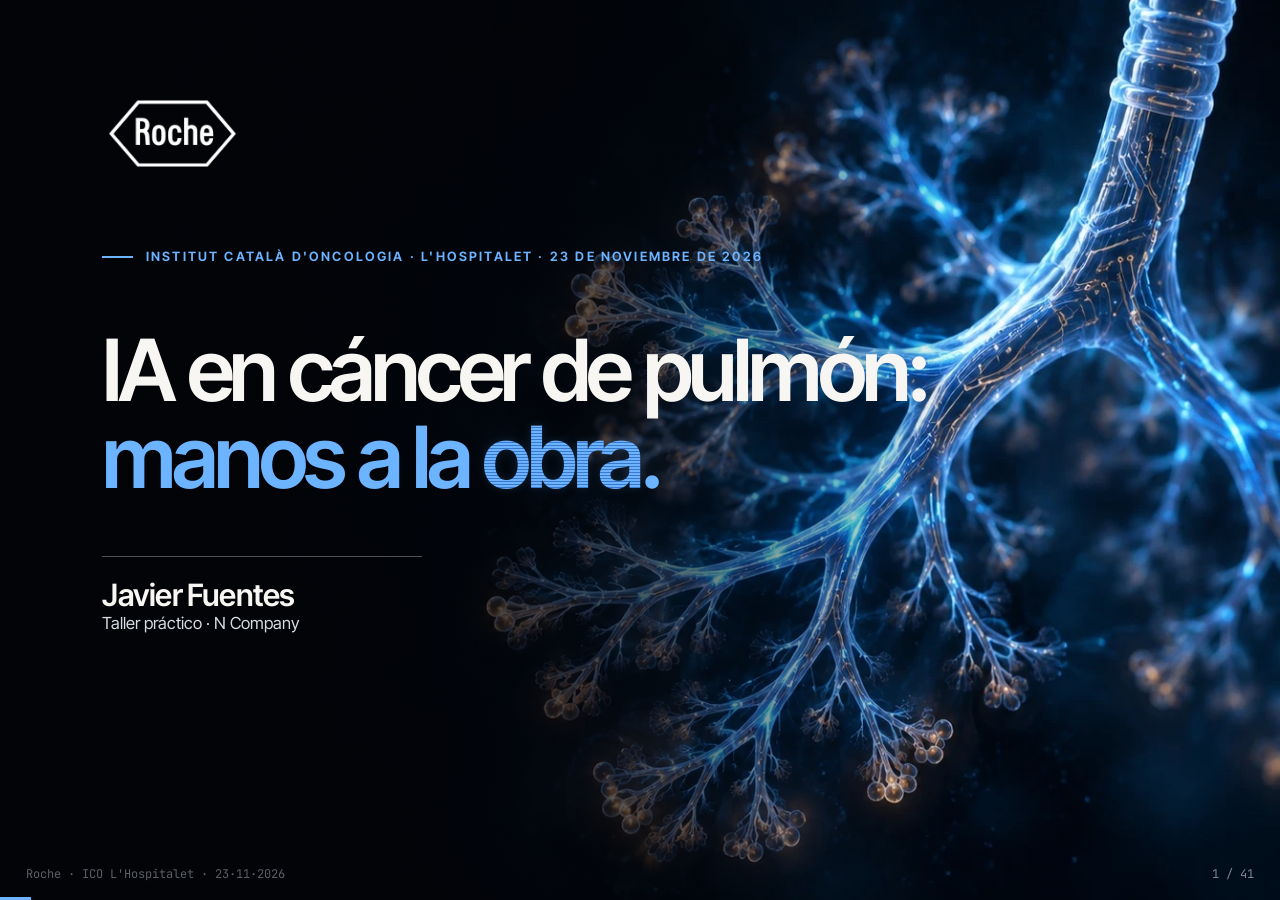
==== index.html @ 69887f20 "«Sube tus documentos» en lugar de «los PDF de Roche» Co-Authored-By: Claude Opus 5.5 <noreply@anthro" ====
<!doctype html>
<html lang="es">
<head>
<meta charset="utf-8">
<meta name="viewport" content="width=device-width, initial-scale=1">
<title>IA en cáncer de pulmón · Taller práctico · ICO L'Hospitalet</title>
<link rel="preconnect" href="https://fonts.googleapis.com">
<link href="https://fonts.googleapis.com/css2?family=Inter+Tight:ital,wght@0,400;0,500;0,600;0,700;1,400&family=JetBrains+Mono:wght@400;600&display=swap" rel="stylesheet">
<style>
:root {
  --fondo:#0f1215; --papel:#f7f6f2; --papel-suave:#b3b8bf; --linea:#343a40;
  --acento:#6cb4ff; --acento-hondo:#0b41cd; --coral:#ff876b; --verde:#5fd39a;
  --sans:'Inter Tight','Helvetica Neue',Helvetica,Arial,sans-serif;
  --mono:'JetBrains Mono','SF Mono',Menlo,Consolas,monospace;
  --ease:cubic-bezier(.22,1,.36,1);
  --stage:radial-gradient(ellipse 100% 125% at 100% 0%,#172638,#121a24 35%,var(--fondo) 75%);
}
* { margin:0; padding:0; box-sizing:border-box; }
html,body { height:100%; }
body { font-family:var(--sans); background:var(--fondo); color:var(--papel); overflow:hidden; user-select:none; -webkit-font-smoothing:antialiased; }

/* ---------- Stage ---------- */
.slide { position:absolute; inset:0; display:none; align-items:center; justify-content:center; padding:8vh 8vw 10vh; overflow:hidden; background:var(--stage); isolation:isolate; }
.slide.on { display:flex; animation:stage-in .6s var(--ease) both; }
.inner { max-width:1280px; width:100%; position:relative; z-index:2; }
@keyframes stage-in { from { opacity:0; } to { opacity:1; } }
@keyframes content-in { from { opacity:0; transform:translateY(24px); } to { opacity:1; transform:none; } }
@keyframes slow-reveal { from { transform:scale(1.06); filter:brightness(.7); } to { transform:scale(1); filter:brightness(1); } }
.on .inner > :not(.clips):not(.step) { animation:content-in .75s var(--ease) both; }
.on .inner > :nth-child(2) { animation-delay:.08s; } .on .inner > :nth-child(3) { animation-delay:.16s; } .on .inner > :nth-child(4) { animation-delay:.22s; }

.kicker,.num { font-family:var(--sans); font-size:clamp(12px,1vw,16px); letter-spacing:.17em; text-transform:uppercase; font-weight:650; color:var(--acento); margin-bottom:3.3vh; }
.kicker::before { content:''; display:inline-block; width:2.4em; height:2px; background:currentColor; margin-right:1em; vertical-align:middle; }
.gigante { font-size:clamp(42px,6.8vw,112px); font-weight:600; line-height:1.02; letter-spacing:-.05em; text-wrap:balance; }
.statement { font-size:clamp(27px,3.45vw,56px); font-weight:500; line-height:1.16; letter-spacing:-.03em; text-wrap:pretty; }
.gigante strong,.statement strong { color:var(--acento); font-weight:inherit; }
.sub { font-size:clamp(16px,1.45vw,23px); line-height:1.5; color:var(--papel-suave); margin-top:3.8vh; max-width:1050px; }
.sub strong { color:var(--papel); font-weight:600; }
.src-line { font-family:var(--mono); font-size:clamp(11px,.9vw,13px); letter-spacing:.06em; text-transform:uppercase; color:var(--papel-suave); margin-top:3vh; }
.redflag { font-size:clamp(16px,1.45vw,23px); color:var(--coral); margin-top:3vh; line-height:1.5; }

.step { opacity:0; transform:translateY(22px); transition:opacity .55s var(--ease),transform .65s var(--ease); }
.step.on { opacity:1; transform:none; }
.step:not(.on) { visibility:hidden; }

/* Lists */
.lista { list-style:none; margin-top:2vh; }
.lista li { position:relative; font-size:clamp(20px,2.4vw,34px); line-height:1.28; padding:1.6vh 0 1.6vh 5.2em; border-top:1px solid var(--linea); }
.lista li:last-child { border-bottom:1px solid var(--linea); }
.lista li strong { color:var(--acento); font-weight:inherit; }
.lista .n { position:absolute; left:0; top:calc(1.6vh + .45em); width:9em; font-family:var(--mono); color:var(--acento); font-size:.55em; letter-spacing:.08em; line-height:1.3; }
.lista.compact li { font-size:clamp(17px,2vw,27px); padding:1.25vh 0 1.25vh 5.2em; }
.lista li .meta { display:block; font-size:.6em; color:var(--papel-suave); margin-top:.3em; }
.lista li.hot { color:var(--coral); }
.lista.compact .n { top:calc(1.25vh + .4em); }
.lista .min { float:right; font-family:var(--mono); font-size:.55em; color:var(--papel-suave); margin-top:.4em; }

/* Chapters */
.chapter { background:var(--acento-hondo); color:#fff; }
.chapter .kicker,.chapter strong { color:#fff; }
.chapter .kicker::before { display:none; }
.chapter .inner { border-top:2px solid #fff; padding-top:5vh; }
.chapter .gigante { font-size:clamp(50px,8.2vw,138px); max-width:1100px; }
.chapter .gigante strong { font-weight:400; }
.chapter .sub { color:#d6e2ff; max-width:900px; }
.chapter::after { content:attr(data-mark); position:absolute; right:5vw; bottom:-.14em; font-size:clamp(230px,31vw,540px); line-height:1; font-weight:700; letter-spacing:-.09em; color:rgba(255,255,255,.08); z-index:0; }

/* Cover */
.cover::before { content:''; position:absolute; inset:0; z-index:0; background:linear-gradient(90deg,rgba(2,4,8,.9) 0%,rgba(2,4,8,.65) 50%,rgba(2,4,8,0) 75%),url('img/cover.jpg') right center/cover #000; }
.cover.on::before { animation:slow-reveal 9s var(--ease) both; }
.cover .kicker { margin-bottom:7vh; }
.cover .gigante { font-size:clamp(46px,6.7vw,108px); max-width:1180px; }
.cover .presenter { margin-top:6vh; padding-top:2.2vh; border-top:1px solid rgba(255,255,255,.3); width:fit-content; min-width:320px; }
.cover .presenter b { display:block; font-size:clamp(24px,2.4vw,38px); font-weight:600; letter-spacing:-.025em; }
.cover .presenter span { color:#d8dde3; font-size:clamp(15px,1.3vw,20px); }
.logo-roche { position:absolute; left:8vw; top:7vh; width:clamp(110px,11vw,170px); z-index:3; filter:invert(1) grayscale(1) brightness(2.2); mix-blend-mode:screen; }

/* Impact */
.impact .inner { max-width:1190px; text-align:center; }
.impact .statement { font-size:clamp(30px,4.2vw,68px); line-height:1.17; }
.impact .sub { margin-inline:auto; }
.impact.claro { background:#ecebe5; color:#17191b; }
.impact.claro .statement strong { color:#17191b; text-decoration:underline; text-decoration-color:var(--acento-hondo); text-decoration-thickness:.055em; text-underline-offset:.13em; }
.impact.claro .sub { color:#4b4f55; }

/* Photos */
.slide.foto { padding:0; background:#000; }
.slide.foto img { width:100%; height:100%; object-fit:cover; }
.slide.foto.contain img { object-fit:contain; }
.slide.foto.claro { background:#f7f7f5; }
.slide.foto.on img { animation:photo-in 1.4s var(--ease) both; }
@keyframes photo-in { from { transform:scale(1.035); } to { transform:scale(1); } }
.slide.foto .cap { position:absolute; left:6vw; bottom:7vh; font-family:var(--mono); font-size:clamp(12px,1.1vw,16px); letter-spacing:.12em; text-transform:uppercase; color:var(--papel); background:rgba(15,18,21,.86); padding:.6em .9em; }
.slide.foto.split { padding:0 6vw; background:#000; }
.slide.foto.split .inner { display:grid; grid-template-columns:minmax(0,.9fr) minmax(0,1.1fr); gap:5vw; align-items:center; max-width:1400px; }
.slide.foto.split img { width:100%; height:auto; max-height:80vh; object-fit:contain; }

/* Clippings */
.clips { display:flex; flex-wrap:wrap; gap:3vh 2vw; justify-content:center; margin-top:3vh; }
.clip { background:#fff; padding:8px 8px 10px; box-shadow:4px 6px 0 rgba(0,0,0,.35); max-width:min(44vw,540px); }
.clip img { display:block; width:100%; height:auto; max-height:44vh; object-fit:contain; }
.clip .src { font-family:var(--mono); font-size:11px; color:#555; margin-top:6px; letter-spacing:.06em; text-transform:uppercase; }
.clip.big { max-width:min(62vw,820px); }
.clip.r1 { rotate:-1.5deg; } .clip.r2 { rotate:1.2deg; }

/* Proof / prediction beats */
.proof-time .gigante { font-size:clamp(38px,5.2vw,86px); line-height:1.08; }
.proof-human { font-size:clamp(27px,3.1vw,50px); line-height:1.2; color:var(--papel-suave); margin-top:4vh; letter-spacing:-.03em; }
.proof-human strong { color:var(--papel); font-weight:500; }
.proof-context { margin-top:4vh; padding-top:2vh; border-top:1px solid var(--linea); color:var(--papel-suave); font-size:clamp(13px,1.1vw,17px); line-height:1.55; max-width:1000px; }
.prediction-punch { font-size:clamp(34px,3.8vw,62px); font-weight:600; line-height:1.06; letter-spacing:-.045em; margin-top:4vh; }
.prediction-punch small { display:block; font-size:.55em; font-weight:500; color:var(--papel-suave); margin-top:1.2vh; letter-spacing:-.02em; }
.quote { font-size:clamp(22px,2.6vw,40px); line-height:1.3; font-style:italic; margin-top:4vh; padding-left:1em; border-left:3px solid var(--acento); max-width:1000px; }
.quote .who { display:block; font-style:normal; font-size:.5em; color:var(--papel-suave); margin-top:1.6vh; font-family:var(--mono); letter-spacing:.06em; text-transform:uppercase; }

.dos { display:grid; grid-template-columns:1fr 1fr; gap:4vw; align-items:center; }
.dos .clip { max-width:100%; }

/* PICO */
.capas { display:grid; grid-template-columns:repeat(4,1fr); gap:2vw; margin-top:5vh; }
.capa { border-top:2px solid var(--acento); padding-top:2vh; }
.capa h3 { font-family:var(--mono); color:var(--acento); font-size:clamp(14px,1.2vw,18px); letter-spacing:.12em; font-weight:600; margin-bottom:1.2vh; }
.capa p { font-size:clamp(15px,1.4vw,21px); line-height:1.45; color:var(--papel); }

/* Practice slides: one large numeral, one instruction, one prompt */
.demo .inner { padding-left:22%; }
.demo::before { content:attr(data-mark); position:absolute; left:6vw; top:50%; transform:translateY(-51%); color:var(--acento); font-weight:500; font-size:clamp(130px,17vw,290px); line-height:1; letter-spacing:-.09em; opacity:.95; }
.demo .num { padding-bottom:2vh; border-bottom:1px solid #4a5058; }
.demo .num .t { float:right; color:var(--papel-suave); letter-spacing:.1em; }
.demo .statement { font-size:clamp(26px,3.1vw,50px); }
.demo .sub { max-width:900px; margin-top:2.6vh; }
.tools { display:flex; flex-wrap:wrap; gap:8px; margin-top:2.4vh; }
.tools span { font-family:var(--mono); font-size:clamp(11px,.95vw,14px); letter-spacing:.04em; padding:.35em .75em; border:1px solid #47505a; border-radius:99px; color:#d9dee4; }
.prompt { position:relative; margin-top:2.8vh; background:#0a0d10; border:1px solid #2c333b; border-left:3px solid var(--acento); border-radius:6px; padding:1.6vh 1.2vw 1.6vh 1.2vw; font-family:var(--mono); font-size:clamp(13px,1.18vw,19px); line-height:1.5; color:#dfe6ee; white-space:pre-wrap; max-width:980px; }
.prompt::before { content:'PROMPT'; position:absolute; top:-.75em; left:1em; background:#0a0d10; padding:0 .5em; font-size:10px; letter-spacing:.18em; color:var(--acento); }
.copy { position:absolute; top:8px; right:8px; font:600 11px var(--mono); letter-spacing:.08em; color:#9fb0c2; background:#151b21; border:1px solid #2f3842; border-radius:4px; padding:4px 9px; cursor:pointer; }
.copy:hover { color:var(--acento); border-color:var(--acento); }
.copy.ok { color:var(--verde); border-color:var(--verde); }
.watch { margin-top:2.6vh; font-size:clamp(16px,1.45vw,23px); line-height:1.45; color:#ffd27a; max-width:960px; }
.watch b { font-family:var(--mono); font-size:.62em; letter-spacing:.16em; color:#ffd27a; margin-right:.8em; font-weight:600; }

/* CRT accent, inherited from the Ferrovial keynote */
.crt-accent { --crt-color:#6cb4ff; --crt-stripe:#3a78cf; position:relative; display:inline-block; white-space:nowrap; padding-inline-end:.12em; margin-inline-end:-.12em; color:var(--crt-color); -webkit-text-fill-color:transparent; background:repeating-linear-gradient(0deg,var(--crt-color) 0px,var(--crt-color) 2px,var(--crt-stripe) 2px,var(--crt-stripe) 3px); -webkit-background-clip:text; background-clip:text; filter:drop-shadow(0 0 5px #6cb4ff25); }
.crt-accent::before,.crt-accent::after { content:attr(data-text); position:absolute; inset:0; pointer-events:none; opacity:0; background:none; -webkit-text-fill-color:currentColor; }
.crt-accent::before { color:#32f9f1; text-shadow:2px 0 #32f9f180; }
.crt-accent::after { color:#ff3b9d; text-shadow:-2px 0 #ff3b9d80; }
.crt-accent.crt-coral { --crt-color:#ff876b; --crt-stripe:#bd5946; }
.chapter .crt-accent { --crt-color:#ffffff; --crt-stripe:#b9cbff; }
.slide.on .crt-accent { animation:crt-signal 8.6s steps(1,end) .8s infinite,crt-scan 6.7s linear infinite; }
.slide.on .crt-accent::before { animation:crt-tear-cyan 5.9s steps(1,end) .9s infinite; }
.slide.on .crt-accent::after { animation:crt-tear-magenta 7.7s steps(1,end) 1.05s infinite; }
@keyframes crt-scan { to { background-position:0 12px; } }
@keyframes crt-signal { 0%,5.5%,19%,100% { transform:none; } 1% { transform:translateX(.012em) skewX(-2deg); filter:brightness(1.25); } 2.4% { transform:translateX(-.01em) skewX(1deg); filter:brightness(.8); } 3.5% { transform:none; filter:brightness(1.15); } 17.5% { transform:skewX(-1deg); filter:brightness(1.2); } }
@keyframes crt-tear-cyan { 0%,7%,100% { opacity:0; transform:none; clip-path:inset(0); } 1% { opacity:.85; transform:translateX(-.045em); clip-path:inset(15% 0 62% 0); } 3% { opacity:.7; transform:translateX(.035em); clip-path:inset(63% 0 17% 0); } 5% { opacity:.5; transform:translateX(-.02em); clip-path:inset(38% 0 49% 0); } }
@keyframes crt-tear-magenta { 0%,6%,100% { opacity:0; transform:none; clip-path:inset(0); } 1% { opacity:.8; transform:translateX(.045em); clip-path:inset(58% 0 18% 0); } 2.8% { opacity:.65; transform:translateX(-.03em); clip-path:inset(23% 0 62% 0); } 4.5% { opacity:.4; transform:translateX(.02em); clip-path:inset(76% 0 10% 0); } }
html.motion-off .crt-accent { background:none; -webkit-text-fill-color:currentColor; filter:none; animation:none !important; }
html.motion-off .crt-accent::before,html.motion-off .crt-accent::after { display:none; }
@media (prefers-reduced-motion:reduce) { .crt-accent { background:none; -webkit-text-fill-color:currentColor; filter:none; } }

/* Closing */
.tis .inner { display:grid; grid-template-columns:1fr auto; gap:5vw; align-items:center; }
.tis .masthead { width:min(560px,48vw); filter:invert(1); mix-blend-mode:screen; margin-bottom:3vh; }
.tis .qr { width:clamp(150px,15vw,230px); background:#fff; padding:10px; border-radius:6px; }

.slide.film { padding:0; background:#000; cursor:pointer; }
.slide.film video { width:100%; height:100%; object-fit:contain; background:#000; }
.slide.film .hint { position:absolute; left:50%; bottom:8vh; transform:translateX(-50%); font-family:var(--mono); font-size:13px; letter-spacing:.14em; color:#fff; background:rgba(15,18,21,.8); padding:.6em 1em; border-radius:4px; transition:opacity .4s; }
.slide.film.playing .hint { opacity:0; }
body.film-on .pie,body.film-on #pag { display:none; }
/* Chrome */
#barra { position:fixed; left:0; bottom:0; height:3px; background:var(--acento); width:0; transition:width .3s ease; z-index:9; }
#pag { position:fixed; right:2vw; bottom:2vh; font-family:var(--mono); font-size:12px; color:var(--papel-suave); opacity:.7; z-index:9; }
.pie { position:fixed; left:2vw; bottom:2vh; font-family:var(--mono); font-size:12px; color:var(--papel-suave); opacity:.5; z-index:9; }
body.dark-chrome #pag,body.dark-chrome .pie { color:#4b4f55; }
.blackout { display:none; position:fixed; inset:0; z-index:99; background:#000; }
body.is-blackout .blackout { display:block; }
dialog.nav { margin:auto; width:min(1000px,90vw); max-height:84vh; padding:28px; border:1px solid #555; border-radius:8px; background:#17191c; color:#f7f6f2; font-family:var(--sans); }
dialog.nav::backdrop { background:#000b; backdrop-filter:blur(8px); }
dialog.nav h2 { font-size:20px; margin-bottom:18px; font-weight:600; }
dialog.nav .links { display:grid; grid-template-columns:1fr 1fr; gap:8px; }
dialog.nav button { padding:14px; text-align:left; border:1px solid #3d4246; background:#22262a; color:#ddd; font:15px var(--sans); cursor:pointer; border-radius:4px; }
dialog.nav button:hover { border-color:var(--acento); color:var(--acento); }
dialog.nav p { margin-top:18px; font:13px var(--mono); color:#9aa; line-height:1.8; }

@media (max-width:820px) {
  .demo .inner { padding-left:0; } .demo::before { display:none; }
  .capas { grid-template-columns:1fr 1fr; } .tis .inner,.dos,.slide.foto.split .inner { grid-template-columns:1fr; }
}
</style>
</head>
<body>

<!-- ============ PORTADA ============ -->
<section class="slide cover" data-chapter="Portada"><img class="logo-roche" src="img/roche.webp" alt="Roche"><div class="inner">
  <div class="kicker">Institut Català d'Oncologia · L'Hospitalet · 23 de noviembre de 2026</div>
  <div class="gigante">IA en cáncer de pulmón:<br><strong>manos a la <span class="crt-accent" data-text="obra" aria-hidden="true">obra</span>.</strong></div>
  <div class="presenter"><b>Javier Fuentes</b><span>Taller práctico · N Company</span></div>
</div></section>

<!-- ============ INTRO ============ -->
<section class="slide foto contain" data-chapter="Intro" data-title="Grigori Perelman"><img src="img/perelman.png" alt="Grigori Perelman en una parada de autobús de San Petersburgo"></section>

<section class="slide foto contain claro" data-title="Los siete Problemas del Milenio"><img src="img/millennium.png" alt="Los siete Problemas del Milenio del Instituto Clay"></section>

<section class="slide foto contain claro" data-title="Horizonte temporal METR"><img src="img/horizon-nov-2026.jpg" alt="Duración de las tareas que distintos modelos de IA completan el 80 % de las veces"></section>

<section class="slide steps" data-chapter="Tres partes"><div class="inner">
  <div class="kicker">Esta tarde</div>
  <ul class="lista">
    <li class="step"><span class="n">PARTE I</span>Investigación: de la pregunta al borrador.<span class="meta">Y al final, un agente que lo hace todo de una vez.</span></li>
    <li class="step"><span class="n">PARTE II</span>Diagnóstico: un caso con un modelo de frontera.</li>
    <li class="step"><span class="n">PARTE III</span>Ofimática, presentaciones y avatares.</li>
  </ul>
</div></section>

<!-- ============ PARTE I · INVESTIGACIÓN ============ -->
<section class="slide chapter" data-mark="I" data-chapter="Parte I · Investigación"><div class="inner">
  <div class="kicker">Parte I · Investigación</div>
  <div class="gigante">Hagamos<br><strong>un paper.</strong></div>
  <div class="sub">Una pregunta, muchas herramientas. Ninguna lo hace todo bien: se recoge de varias y se consolida.</div>
</div></section>

<section class="slide steps"><div class="inner">
  <div class="kicker">Investigación distribuida · el mapa</div>
  <ul class="lista compact">
    <li class="step"><span class="n">01</span>Búsqueda general<span class="meta">Google modo IA · Perplexity</span></li>
    <li class="step"><span class="n">02</span>Evidencia<span class="meta">OpenEvidence · Consensus · Elicit · Claude con PubMed</span></li>
    <li class="step"><span class="n">03</span>Exploración y biblioteca<span class="meta">Litmaps · Zotero · NotebookLM</span></li>
    <li class="step"><span class="n">04</span>Consolidación y redacción<span class="meta">Deep Research · ChatGPT o Claude dentro de Word</span></li>
    <li class="step"><span class="n">05</span>Verificación<span class="meta">Cada cita existe y dice lo que afirmas</span></li>
  </ul>
</div></section>

<section class="slide"><div class="inner">
  <div class="kicker">La pregunta de investigación</div>
  <div class="statement">En CPCP en estadio extendido tratado con <strong>atezolizumab + quimioterapia</strong>, ¿cuántos pacientes llegan al largo plazo y qué los distingue?</div>
  <div class="capas">
    <div class="capa"><h3>P · POBLACIÓN</h3><p>CPCP en estadio extendido, primera línea.</p></div>
    <div class="capa"><h3>I · INTERVENCIÓN</h3><p>Atezolizumab + carboplatino y etopósido.</p></div>
    <div class="capa"><h3>C · COMPARADOR</h3><p>Quimioterapia sola.</p></div>
    <div class="capa"><h3>O · RESULTADO</h3><p>SG a 3, 5 y 7 años; perfil del largo superviviente.</p></div>
  </div>
</div></section>

<section class="slide demo steps" data-mark="1"><div class="inner">
  <div class="num">Parte I · Búsqueda general<span class="t">PASO 01</span></div>
  <div class="statement">Lanza la misma pregunta, <strong>con las mismas palabras</strong>, a dos buscadores.</div>
  <div class="tools"><span>Google · modo IA</span><span>Perplexity</span><span>ChatGPT · búsqueda</span></div>
  <div class="prompt step"><button class="copy" type="button">COPIAR</button>En pacientes con cáncer de pulmón de célula pequeña en estadio extendido, ¿qué proporción sigue viva a 3, 5 y 7 años con atezolizumab más carboplatino y etopósido en primera línea, frente a quimioterapia sola? ¿Qué características tienen los largos supervivientes? Cita las fuentes.</div>
  <div class="watch step"><b>FÍJATE</b>¿Dan la misma cifra a 5 años? Apunta las dos. Sirven para el mapa, no para citar.</div>
</div></section>

<section class="slide demo steps" data-mark="2"><div class="inner">
  <div class="num">Parte I · Evidencia<span class="t">PASO 02</span></div>
  <div class="statement">La misma pregunta, a herramientas que <strong>solo responden con artículos</strong>.</div>
  <div class="tools"><span>OpenEvidence</span><span>Consensus</span><span>Elicit</span><span>Claude + conector PubMed</span></div>
  <div class="prompt step"><button class="copy" type="button">COPIAR</button>[Pega la pregunta anterior] Gradúa la fuerza de la evidencia de cada afirmación, distingue ensayo aleatorizado, análisis exploratorio y extensión de seguimiento, y enlaza cada cifra a su artículo.</div>
  <div class="watch step"><b>FÍJATE</b>Las herramientas de evidencia matizan. ¿Cuál es más prudente? Deja Elicit trabajando en modo profundo: lo recogemos luego.</div>
</div></section>

<section class="slide demo steps" data-mark="3"><div class="inner">
  <div class="num">Parte I · Exploración<span class="t">PASO 03</span></div>
  <div class="statement">Parte de un artículo semilla y <strong>sigue la red de citas</strong>.</div>
  <div class="tools"><span>Litmaps</span><span>Zotero</span></div>
  <div class="prompt step"><button class="copy" type="button">COPIAR</button>Horn L, et al. First-Line Atezolizumab plus Chemotherapy in Extensive-Stage Small-Cell Lung Cancer. N Engl J Med. 2018. DOI: 10.1056/NEJMoa1809064</div>
  <div class="watch step"><b>FÍJATE</b>A la derecha, lo más reciente; arriba, lo más citado. ¿Aparecen los documentos de Roche? Lo que te convenza, a Zotero.</div>
</div></section>

<section class="slide demo steps" data-mark="4"><div class="inner">
  <div class="num">Parte I · Biblioteca<span class="t">PASO 03</span></div>
  <div class="statement">Sube tus documentos. Pide una tabla <strong>que puedas auditar</strong>.</div>
  <div class="tools"><span>NotebookLM</span><span>Claude · Proyecto</span><span>ChatGPT · Proyecto</span><span>Copilot</span></div>
  <div class="prompt step"><button class="copy" type="button">COPIAR</button>Usa solo los documentos cargados. Construye una tabla con: estudio, diseño, n, población, brazos, SG mediana, SG a 3, 5 y 7 años, y la página o diapositiva exacta de cada dato. Si un dato no aparece, escribe «no consta». Después, dime en qué se contradicen los documentos.</div>
  <div class="watch step"><b>FÍJATE</b>Elige dos cifras al azar y búscalas tú en el PDF. Si no están donde dice, no está bien.</div>
</div></section>

<section class="slide demo steps" data-mark="5"><div class="inner">
  <div class="num">Parte I · Lectura crítica<span class="t">PASO 03</span></div>
  <div class="statement">No pidas un resumen.<br><strong>Pide que te lleve la contraria.</strong></div>
  <div class="tools"><span>Claude · razonamiento extendido</span><span>ChatGPT · razonamiento</span><span>Gemini</span></div>
  <div class="prompt step"><button class="copy" type="button">COPIAR</button>Eres el discussant más exigente de ESMO. Con esta presentación de Krascendo 1: 1) las cinco debilidades metodológicas más serias, de mayor a menor; 2) las tres preguntas que harías desde el micrófono; 3) qué dato falta para cambiar la práctica clínica. Sé concreto y cita la diapositiva.</div>
  <div class="watch step"><b>FÍJATE</b>¿Habrías visto tú esas debilidades? ¿Hay alguna injusta? Discutirlo es el ejercicio.</div>
</div></section>

<section class="slide demo steps" data-mark="6"><div class="inner">
  <div class="num">Parte I · Consolidación<span class="t">PASO 04</span></div>
  <div class="statement">Deep Research no solo investiga.<br><strong>También consolida lo que ya tienes.</strong></div>
  <div class="tools"><span>ChatGPT · investigación avanzada</span><span>Claude · Research</span><span>Gemini · Deep Research</span></div>
  <div class="prompt step"><button class="copy" type="button">COPIAR</button>Te adjunto todo lo que he recopilado sobre esta pregunta: [pregunta]. Ayúdame a consolidarlo en un informe integrado. Contrasta las cifras que no coinciden entre fuentes, di cuál es la fuente primaria de cada una y señala qué afirmaciones no tienen respaldo en un artículo.</div>
  <div class="watch step"><b>FÍJATE</b>Puede tardar de 5 minutos a varias horas. Revisarlo te llevará más que generarlo.</div>
</div></section>

<section class="slide demo steps" data-mark="7"><div class="inner">
  <div class="num">Parte I · Redacción<span class="t">PASO 04</span></div>
  <div class="statement">Redacta donde escribes:<br><strong>la IA dentro de Word.</strong></div>
  <div class="tools"><span>ChatGPT en Word</span><span>Claude en Word</span><span>Copilot en Word</span></div>
  <div class="prompt step"><button class="copy" type="button">COPIAR</button>Con los documentos adjuntos, redacta en inglés el borrador de una revisión narrativa para Clinical and Translational Oncology, siguiendo sus normas para autores: resumen, puntos clave, tabla de evidencia, referencias con DOI y declaración de uso de IA. Deja entre corchetes lo que solo pueden rellenar los autores.</div>
  <div class="watch step"><b>FÍJATE</b>Escribe sobre el documento para que lo coedites. Es un borrador, no un artículo.</div>
</div></section>

<section class="slide demo steps" data-mark="8"><div class="inner">
  <div class="num">Parte I · Verificación<span class="t">PASO 05</span></div>
  <div class="statement">Cada cita existe<br><strong>y dice lo que afirmas.</strong></div>
  <div class="tools"><span>Claude + conector PubMed</span><span>Scite</span><span>Zotero</span></div>
  <div class="prompt step"><button class="copy" type="button">COPIAR</button>Revisa este borrador referencia por referencia. Para cada una: comprueba que el DOI existe, que la cifra citada aparece en el artículo y en qué página, y dame una tabla con: afirmación, referencia, ¿lo dice?, página. Marca en rojo lo que no puedas comprobar.</div>
  <div class="watch step"><b>FÍJATE</b>El cuello de botella ya no es producir. Es comprobar. Este paso es tuyo.</div>
</div></section>

<section class="slide demo steps" data-mark="9"><div class="inner">
  <div class="num">Parte I · Datos de pacientes<span class="t">DATOS</span></div>
  <div class="statement">El dato no sale del hospital.<br><strong>Sale solo la estructura.</strong></div>
  <div class="tools"><span>Claude · artefactos</span><span>ChatGPT · Canvas</span></div>
  <div class="prompt step"><button class="copy" type="button">COPIAR</button>Te paso solo las cabeceras de mi Excel: NHC, nombre, fecha_nacimiento, fecha_diagnostico, estadio, linea_tratamiento, fecha_progresion, fecha_ultimo_contacto, exitus. Prográmame un único fichero HTML que funcione sin conexión, lea el Excel en el navegador, sustituya los identificadores por códigos, convierta las fechas en días desde el diagnóstico y genere aparte una clave de reversión.</div>
  <div class="watch step"><b>FÍJATE</b>Claude solo ha visto las cabeceras. El Excel real lo abres tú, en tu ordenador, sin conexión.</div>
</div></section>

<section class="slide demo steps" data-mark="10"><div class="inner">
  <div class="num">Parte I · Análisis<span class="t">DATOS</span></div>
  <div class="statement">Pide el código, <strong>no el resultado</strong>.</div>
  <div class="tools"><span>Claude</span><span>ChatGPT</span><span>R / Python</span></div>
  <div class="prompt step"><button class="copy" type="button">COPIAR</button>Genera un dataset sintético de 200 pacientes con CPCP en estadio extendido con las columnas anonimizadas del paso anterior. Después escribe el código en R para la curva de Kaplan-Meier, la SG mediana con IC 95 % y la proporción viva a 3, 5 y 7 años. Comenta cada línea para que lo entienda un clínico.</div>
  <div class="watch step"><b>FÍJATE</b>Mismo código, mismo dato, mismo resultado. Eso se puede declarar en el artículo.</div>
</div></section>

<section class="slide demo steps" data-mark="11"><div class="inner">
  <div class="num">Parte I · Skills<span class="t">MÉTODO</span></div>
  <div class="statement">Lo que explicas una vez,<br><strong>no lo repitas.</strong></div>
  <div class="tools"><span>Claude · Skills</span><span>ChatGPT · GPTs</span><span>Copilot · agentes</span></div>
  <div class="prompt step"><button class="copy" type="button">COPIAR</button>Quiero crear una skill. Te voy a explicar cómo leo yo un ensayo de oncología torácica: qué miro primero, qué me hace desconfiar y cómo resumo para mi servicio. Hazme las preguntas que necesites, una a una. Al final, redáctalo como instrucciones reutilizables y guárdalo como skill.</div>
  <div class="watch step"><b>FÍJATE</b>Una skill es un prompt largo que no quieres repetir. El agente que viene ahora la puede usar.</div>
</div></section>

<section class="slide impact steps"><div class="inner">
  <div class="statement">Todo esto, paso a paso, nos ha llevado la primera parte de la tarde.</div>
  <div class="statement step" style="margin-top:4vh"><strong>Ahora, en una sola instrucción.</strong></div>
</div></section>

<section class="slide demo steps" data-mark="A" data-chapter="Parte I · El agente"><div class="inner">
  <div class="num">Parte I · Final · agente<span class="t">DEMO</span></div>
  <div class="statement">Una carpeta y una instrucción.<br><strong>El agente hace el resto.</strong></div>
  <div class="tools"><span>Claude Cowork</span><span>ChatGPT · agente</span><span>Copilot Cowork</span></div>
  <div class="prompt step"><button class="copy" type="button">COPIAR</button>En la carpeta «Taller ICO» están los documentos de Roche y mi skill de lectura de ensayos. Responde a esta pregunta de investigación: [pregunta]. 1) Busca evidencia en PubMed y ClinicalTrials.gov. 2) Lee los PDF de la carpeta. 3) Construye la tabla de evidencia con página. 4) Redacta en Word el borrador de revisión narrativa. 5) Verifica cada referencia y dame la lista de lo que no has podido comprobar. Pregúntame antes de enviar o publicar nada.</div>
  <div class="watch step"><b>FÍJATE</b>Déjalo trabajar mientras seguimos. Al volver: ¿qué ha construido? ¿Qué comprobarías antes de firmarlo?</div>
</div></section>

<!-- ============ PARTE II · DIAGNÓSTICO ============ -->
<section class="slide chapter" data-mark="II" data-chapter="Parte II · Diagnóstico"><div class="inner">
  <div class="kicker">Parte II · Diagnóstico</div>
  <div class="gigante">Un caso.<br><strong>Un modelo de frontera.</strong></div>
  <div class="sub">Caso ficticio. Ningún dato real de paciente. Usa el modelo más potente que tengas, con razonamiento al máximo.</div>
</div></section>

<section class="slide steps"><div class="inner">
  <div class="kicker">Caso clínico · ficticio · por fases</div>
  <ul class="lista compact">
    <li class="step"><span class="n">FASE 1<br>CONSULTA</span>Varón de 64 años, exfumador de 45 paquetes-año. Tos, disnea de esfuerzo y 7 kg menos en dos meses.</li>
    <li class="step"><span class="n">FASE 2<br>ANALÍTICA</span>Sodio 124 mmol/L con osmolalidad urinaria alta. LDH elevada.</li>
    <li class="step"><span class="n">FASE 3<br>TC</span>Masa hiliar derecha de 6 cm, adenopatías mediastínicas bilaterales y dos lesiones hepáticas.</li>
    <li class="step"><span class="n">FASE 4<br>EBUS</span>Células pequeñas. Sinaptofisina y TTF-1 positivos. Ki-67 del 85 %.</li>
  </ul>
</div></section>

<section class="slide demo steps" data-mark="1"><div class="inner">
  <div class="num">Parte II · Razonamiento por fases<span class="t">CASO</span></div>
  <div class="statement">Que razone como en el comité:<br><strong>una fase cada vez.</strong></div>
  <div class="tools"><span>ChatGPT · razonamiento máximo</span><span>Claude · razonamiento extendido</span><span>Gemini · Deep Think</span></div>
  <div class="prompt step"><button class="copy" type="button">COPIAR</button>Eres oncólogo torácico en un comité de tumores. Te voy a dar un caso por fases. En cada fase dame: diagnóstico diferencial con probabilidad aproximada, la siguiente prueba que pedirías y por qué, y qué dato te haría cambiar de opinión. No avances hasta que te dé la siguiente fase. Fase 1: varón de 64 años, exfumador de 45 paquetes-año, con tos, disnea de esfuerzo y pérdida de 7 kg en dos meses.</div>
  <div class="watch step"><b>FÍJATE</b>¿En qué fase acierta? ¿Interpreta la hiponatremia? ¿Pide RM cerebral para estadificar?</div>
</div></section>

<section class="slide demo steps" data-mark="2"><div class="inner">
  <div class="num">Parte II · Decisión terapéutica<span class="t">CASO</span></div>
  <div class="statement">Diagnóstico confirmado.<br><strong>Ahora, con evidencia.</strong></div>
  <div class="tools"><span>El mismo modelo</span><span>OpenEvidence</span></div>
  <div class="prompt step"><button class="copy" type="button">COPIAR</button>Con el diagnóstico confirmado, ¿qué opciones de primera línea tiene este paciente? Para cada una: el ensayo pivotal, el beneficio absoluto en supervivencia global, la toxicidad relevante y lo que dicen las guías ESMO y NCCN. Separa lo que sabes con certeza de lo que no, y dime qué datos del paciente cambiarían la recomendación.</div>
  <div class="watch step"><b>FÍJATE</b>Contrasta sus cifras con la tabla que hicimos en la Parte I. ¿Coinciden?</div>
</div></section>

<section class="slide demo steps" data-mark="3"><div class="inner">
  <div class="num">Parte II · Segunda opinión<span class="t">CASO</span></div>
  <div class="statement">Pasa la respuesta de un modelo a otro.<br><strong>Busca dónde discrepan.</strong></div>
  <div class="tools"><span>ChatGPT ⇄ Claude ⇄ Gemini</span></div>
  <div class="prompt step"><button class="copy" type="button">COPIAR</button>Este es el razonamiento de otro especialista sobre el mismo caso: [pega la respuesta del otro modelo]. ¿En qué discrepas y por qué? ¿Qué ha pasado por alto? ¿Qué le preguntarías antes de aceptar su recomendación?</div>
  <div class="watch step"><b>FÍJATE</b>Donde dos modelos discrepan, está tu trabajo.</div>
</div></section>

<section class="slide impact claro"><div class="inner">
  <div class="statement">El modelo no firma el informe.<br><strong>Tú sí.</strong></div>
  <div class="sub">Brillante y poco fiable, en el mismo minuto. Por eso el caso va por fases y la segunda opinión es otro modelo.</div>
</div></section>

<!-- ============ PARTE III · OFIMÁTICA ============ -->
<section class="slide chapter" data-mark="III" data-chapter="Parte III · Ofimática y avatares"><div class="inner">
  <div class="kicker">Parte III · Ofimática</div>
  <div class="gigante">Documentos, diapositivas<br><strong>y un avatar.</strong></div>
  <div class="sub">La IA dentro de las herramientas que ya usas cada día.</div>
</div></section>

<section class="slide demo steps" data-mark="1"><div class="inner">
  <div class="num">Parte III · Excel<span class="t">OFIMÁTICA</span></div>
  <div class="statement">Tu hoja de cálculo,<br><strong>en lenguaje natural.</strong></div>
  <div class="tools"><span>Claude en Excel</span><span>Copilot en Excel</span><span>ChatGPT en Excel</span></div>
  <div class="prompt step"><button class="copy" type="button">COPIAR</button>En esta hoja de pacientes anonimizados: añade una columna con la edad al diagnóstico, crea una tabla dinámica por estadio y línea de tratamiento, y un gráfico listo para la sesión del servicio. Explícame cada fórmula y dime qué filas tienen valores imposibles.</div>
  <div class="watch step"><b>FÍJATE</b>Usa el dataset sintético de la Parte I. Pide que te explique las fórmulas: si no las entiendes, no las uses.</div>
</div></section>

<section class="slide demo steps" data-mark="2"><div class="inner">
  <div class="num">Parte III · Presentaciones<span class="t">OFIMÁTICA</span></div>
  <div class="statement">Del póster IMbrella<br><strong>a la sesión clínica.</strong></div>
  <div class="tools"><span>Gamma</span><span>Claude · PowerPoint</span><span>Copilot en PowerPoint</span><span>Napkin · infografía</span></div>
  <div class="prompt step"><button class="copy" type="button">COPIAR</button>Convierte este póster en una presentación de 6 diapositivas para la sesión del servicio: una idea por diapositiva, una figura en cada una, mensajes que no exageren el dato y notas del orador. Añade al final una versión de 150 palabras para pacientes y familias, en castellano y en catalán. Exporta a PowerPoint.</div>
  <div class="watch step"><b>FÍJATE</b>¿Promete más de lo que dice el dato? Estar vivo a 7 años no es estar curado.</div>
</div></section>

<section class="slide demo steps" data-mark="3" data-chapter="Parte III · HeyGen"><div class="inner">
  <div class="num">Parte III · Avatares · HeyGen<span class="t">VÍDEO</span></div>
  <div class="statement">Un vídeo mío para vosotros.<br><strong>Que yo no he grabado.</strong></div>
  <div class="tools"><span>Claude + conector HeyGen</span><span>HeyGen</span></div>
  <div class="prompt step"><button class="copy" type="button">COPIAR</button>Con el conector de HeyGen, crea un vídeo de unos 40 segundos con el avatar de Javier Fuentes. Que salude a los oncólogos del ICO de L'Hospitalet y les cuente el dato que te parezca más relevante de uno de los documentos de Roche, citando el estudio. Tono cercano, en castellano. Antes de generarlo, enséñame el guion para aprobarlo.</div>
  <div class="watch step"><b>FÍJATE</b>¿El dato es correcto? ¿Lo diría yo así? Un avatar habla en tu nombre: revisa el guion como si lo firmaras.</div>
</div></section>

<section class="slide impact"><div class="inner">
  <div class="statement">Nadie grabó ese vídeo.<br><strong>Y sonaba a mí.</strong></div>
  <div class="sub">Si un vídeo puede hablar en mi nombre, verifica la fuente antes de creerlo. Y la identidad antes de actuar.</div>
</div></section>

<section class="slide film" data-chapter="Vídeo · avatar" data-title="De hacer a comprobar"><video src="video/avatar-ico.mp4" poster="img/avatar-poster.jpg" preload="auto" playsinline></video><div class="hint">▶ PULSA PARA REPRODUCIR · 0:46</div></section>

<!-- ============ PARA LLEVAR ============ -->
<section class="slide chapter" data-mark="" data-chapter="Reglas de oro"><div class="inner">
  <div class="kicker">Para llevar</div>
  <div class="gigante">Reglas de <strong>oro.</strong></div>
</div></section>

<section class="slide steps"><div class="inner">
  <div class="kicker">Cuatro reglas</div>
  <ul class="lista">
    <li class="step"><span class="n">01</span>Ningún dato identificable en una herramienta que tu centro no haya aprobado.</li>
    <li class="step"><span class="n">02</span>Cada cifra, a su fuente. Con página.</li>
    <li class="step"><span class="n">03</span>Usa el modelo más potente que tengas.</li>
    <li class="step"><span class="n">04</span>Declara el uso de IA. <strong>Y firma tú.</strong></li>
  </ul>
</div></section>

<section class="slide impact"><div class="inner">
  <div class="kicker" style="justify-content:center">El lunes</div>
  <div class="statement">Elige una tarea que hagas cada semana.<br><strong>Hazla una vez con IA. Y compara.</strong></div>
</div></section>

<!-- ============ CIERRE ============ -->
<section class="slide foto" data-chapter="Cierre" data-title="Arena"><img src="img/sand.jpg" alt="Granos de arena al atardecer"><div class="cap">Arena</div></section>
<section class="slide foto" data-title="Silicio"><img src="img/gpu.jpg" alt="Un acelerador de IA"><div class="cap">Silicio</div></section>

<section class="slide impact steps"><div class="inner">
  <div class="statement">De la arena salió el silicio.<br>Del silicio, una demostración de Riemann.</div>
  <div class="statement step" style="margin-top:4vh"><strong>Lo que hagamos con ella es cosa nuestra.</strong></div>
</div></section>

<section class="slide tis"><div class="inner">
  <div>
    <img class="masthead" src="img/sentinel-title.png" alt="The Independent Sentinel">
    <div class="statement">No se puede vislumbrar el futuro<br><strong>sin entender el pasado.</strong></div>
    <div class="sub">Historia, filosofía y todo lo que está pasando en la IA, desde 2019.<br><strong>theindependentsentinel.substack.com</strong> · javier@ncompany.es</div>
  </div>
  <img class="qr" src="img/sentinel-qr.png" alt="Código QR de The Independent Sentinel">
</div></section>

<section class="slide impact"><div class="inner">
  <div class="gigante"><span class="crt-accent" data-text="Gracias" aria-hidden="true">Gracias</span>.</div>
  <div class="sub">Javier Fuentes · N Company</div>
</div></section>

<div id="barra"></div><div id="pag"></div><div class="pie">Roche · ICO L'Hospitalet · 23·11·2026</div><div class="blackout"></div>

<script>
(() => {
  'use strict';
  const slides = [...document.querySelectorAll('.slide')];
  let i = 0;
  const barra = document.getElementById('barra'), pag = document.getElementById('pag');
  const stepsOf = s => [...s.querySelectorAll('.step')];
  function show(n, revealAll) {
    n = Math.max(0, Math.min(slides.length - 1, n));
    slides[i].classList.remove('on');
    i = n; const s = slides[i];
    stepsOf(s).forEach(st => st.classList.toggle('on', !!revealAll));
    s.classList.add('on');
    document.querySelectorAll('.film video').forEach(v => { if (!s.contains(v)) { v.pause(); v.closest('.film').classList.remove('playing'); } });
    const film = s.querySelector('.film video, video');
    if (film && s.classList.contains('film')) { film.currentTime = 0; film.play().then(() => s.classList.add('playing')).catch(() => {}); }
    barra.style.width = ((i + 1) / slides.length * 100) + '%';
    pag.textContent = (i + 1) + ' / ' + slides.length;
    document.body.classList.toggle('dark-chrome', s.classList.contains('claro'));
    document.body.classList.toggle('film-on', s.classList.contains('film'));
    history.replaceState(null, '', '#' + (i + 1));
  }
  function next() {
    const hidden = stepsOf(slides[i]).find(st => !st.classList.contains('on'));
    if (hidden) hidden.classList.add('on'); else if (i < slides.length - 1) show(i + 1);
  }
  function prev() {
    const shown = stepsOf(slides[i]).filter(st => st.classList.contains('on'));
    if (shown.length) shown.at(-1).classList.remove('on'); else if (i > 0) show(i - 1, true);
  }
  // Chapter navigator (G)
  const dlg = document.createElement('dialog'); dlg.className = 'nav';
  dlg.innerHTML = '<h2>Ir a…</h2><div class="links"></div><p>→ / Espacio / AvPág: siguiente · ← / RePág: anterior · G: capítulos · F: pantalla completa · B: negro · M: movimiento · Inicio / Fin</p>';
  slides.forEach((s, n) => { if (!s.dataset.chapter) return;
    const b = document.createElement('button'); b.textContent = String(n + 1).padStart(2, '0') + '  ·  ' + s.dataset.chapter;
    b.onclick = () => { dlg.close(); show(n); }; dlg.querySelector('.links').append(b); });
  document.body.append(dlg);
  document.addEventListener('keydown', e => {
    if (dlg.open) return;
    const k = e.key;
    if (['ArrowRight','PageDown',' ','Enter','ArrowDown'].includes(k)) { e.preventDefault(); next(); }
    else if (['ArrowLeft','PageUp','ArrowUp','Backspace'].includes(k)) { e.preventDefault(); prev(); }
    else if (k === 'Home') show(0); else if (k === 'End') show(slides.length - 1);
    else if (k === 'g' || k === 'G') dlg.showModal();
    else if (k === 'f' || k === 'F') { document.fullscreenElement ? document.exitFullscreen() : document.documentElement.requestFullscreen(); }
    else if (k === 'b' || k === 'B' || k === '.') document.body.classList.toggle('is-blackout');
    else if (k === 'm' || k === 'M') document.documentElement.classList.toggle('motion-off');
  });
  document.addEventListener('click', e => {
    if (e.target.closest('.copy,dialog')) return;
    if (document.body.classList.contains('is-blackout')) { document.body.classList.remove('is-blackout'); return; }
    const film = slides[i].classList.contains('film') && slides[i].querySelector('video');
    if (film && e.clientX >= innerWidth * .2) { if (film.paused) { film.play(); slides[i].classList.add('playing'); } else { film.pause(); slides[i].classList.remove('playing'); } return; }
    e.clientX < innerWidth * .2 ? prev() : next();
  });
  document.querySelectorAll('.copy').forEach(btn => btn.addEventListener('click', async e => {
    e.stopPropagation();
    const text = btn.parentElement.textContent.replace(btn.textContent, '').trim();
    try { await navigator.clipboard.writeText(text); }
    catch { const t = document.createElement('textarea'); t.value = text; document.body.append(t); t.select(); document.execCommand('copy'); t.remove(); }
    btn.textContent = 'COPIADO'; btn.classList.add('ok'); setTimeout(() => { btn.textContent = 'COPIAR'; btn.classList.remove('ok'); }, 1600);
  }));
  const start = parseInt(location.hash.slice(1), 10);
  slides[0].classList.add('on'); show(Number.isFinite(start) ? start - 1 : 0);
})();
</script>
</body>
</html>
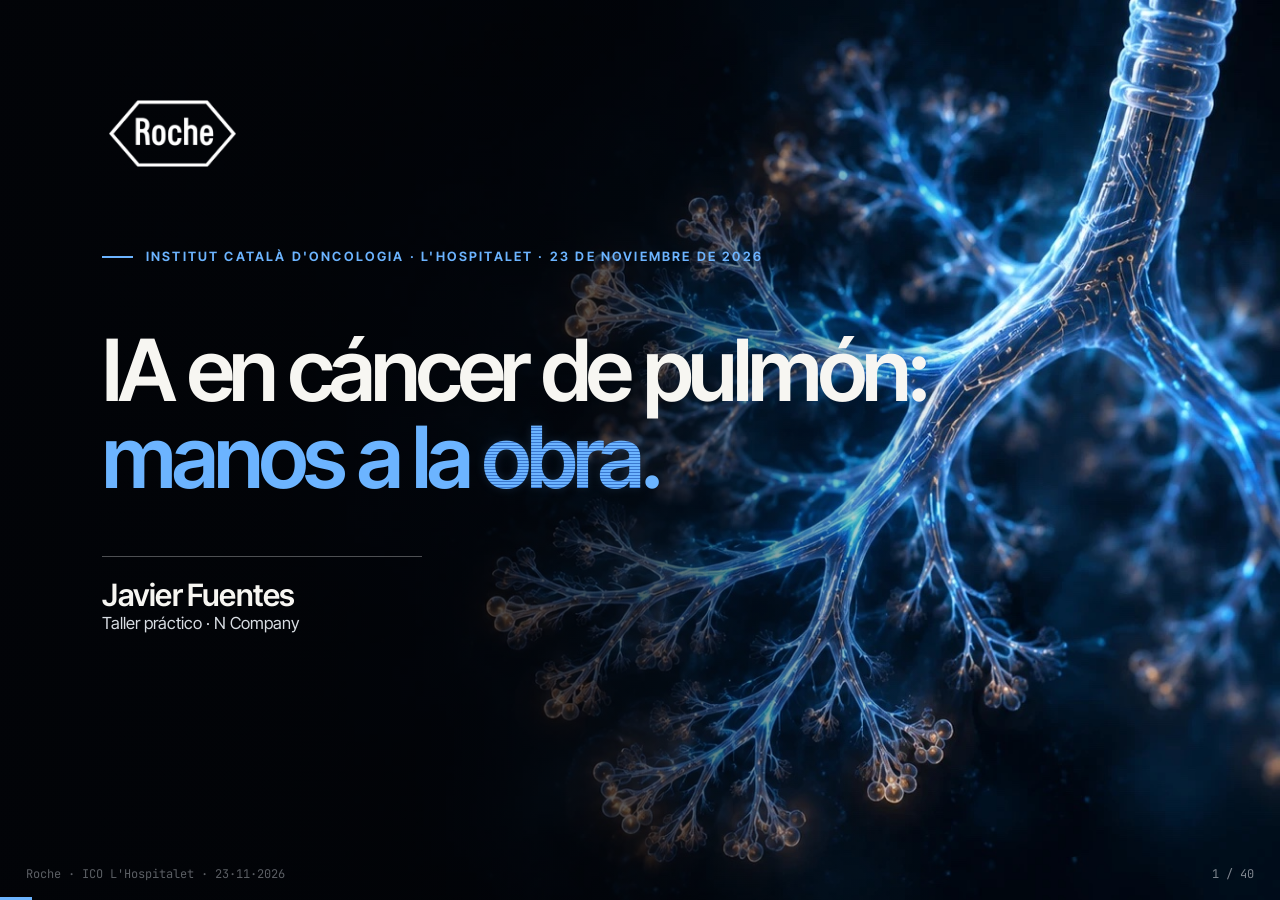
==== commit 9741f5f7: "Consolidación con NotebookLM o Deep Research en el paso 5; margen para COPIAR Co-Authored-By: Claude" ====
--- a/index.html
+++ b/index.html
@@ -131,7 +131,7 @@
 .demo .sub { max-width:900px; margin-top:2.6vh; }
 .tools { display:flex; flex-wrap:wrap; gap:8px; margin-top:2.4vh; }
 .tools span { font-family:var(--mono); font-size:clamp(11px,.95vw,14px); letter-spacing:.04em; padding:.35em .75em; border:1px solid #47505a; border-radius:99px; color:#d9dee4; }
-.prompt { position:relative; margin-top:2.8vh; background:#0a0d10; border:1px solid #2c333b; border-left:3px solid var(--acento); border-radius:6px; padding:1.6vh 1.2vw 1.6vh 1.2vw; font-family:var(--mono); font-size:clamp(13px,1.18vw,19px); line-height:1.5; color:#dfe6ee; white-space:pre-wrap; max-width:980px; }
+.prompt { position:relative; margin-top:2.8vh; background:#0a0d10; border:1px solid #2c333b; border-left:3px solid var(--acento); border-radius:6px; padding:1.6vh 7.5em 1.6vh 1.2vw; font-family:var(--mono); font-size:clamp(13px,1.18vw,19px); line-height:1.5; color:#dfe6ee; white-space:pre-wrap; max-width:980px; }
 .prompt::before { content:'PROMPT'; position:absolute; top:-.75em; left:1em; background:#0a0d10; padding:0 .5em; font-size:10px; letter-spacing:.18em; color:var(--acento); }
 .copy { position:absolute; top:8px; right:8px; font:600 11px var(--mono); letter-spacing:.08em; color:#9fb0c2; background:#151b21; border:1px solid #2f3842; border-radius:4px; padding:4px 9px; cursor:pointer; }
 .copy:hover { color:var(--acento); border-color:var(--acento); }
@@ -275,22 +275,14 @@
 </div></section>
 
 <section class="slide demo steps" data-mark="5"><div class="inner">
-  <div class="num">Parte I · Lectura crítica<span class="t">PASO 03</span></div>
-  <div class="statement">No pidas un resumen.<br><strong>Pide que te lleve la contraria.</strong></div>
-  <div class="tools"><span>Claude · razonamiento extendido</span><span>ChatGPT · razonamiento</span><span>Gemini</span></div>
-  <div class="prompt step"><button class="copy" type="button">COPIAR</button>Eres el discussant más exigente de ESMO. Con esta presentación de Krascendo 1: 1) las cinco debilidades metodológicas más serias, de mayor a menor; 2) las tres preguntas que harías desde el micrófono; 3) qué dato falta para cambiar la práctica clínica. Sé concreto y cita la diapositiva.</div>
-  <div class="watch step"><b>FÍJATE</b>¿Habrías visto tú esas debilidades? ¿Hay alguna injusta? Discutirlo es el ejercicio.</div>
+  <div class="num">Parte I · Consolidación<span class="t">PASO 04</span></div>
+  <div class="statement">Junta todo lo recopilado.<br><strong>Que lo consolide por ti.</strong></div>
+  <div class="tools"><span>NotebookLM</span><span>ChatGPT · investigación avanzada</span><span>Gemini · Deep Research</span><span>Claude · Research</span></div>
+  <div class="prompt step"><button class="copy" type="button">COPIAR</button>Te adjunto todo lo que he recopilado sobre esta pregunta: [pregunta]. Las respuestas de los buscadores, los informes de Consensus y Elicit, y mis documentos. Consolídalo en un informe integrado. Contrasta las cifras que no coinciden entre fuentes, di cuál es la fuente primaria de cada una y señala qué afirmaciones no tienen respaldo en un artículo.</div>
+  <div class="watch step"><b>FÍJATE</b>NotebookLM se queda dentro de tus fuentes y enlaza cada frase. Deep Research sale a buscar más: tarda más y hay que revisar más.</div>
 </div></section>
 
 <section class="slide demo steps" data-mark="6"><div class="inner">
-  <div class="num">Parte I · Consolidación<span class="t">PASO 04</span></div>
-  <div class="statement">Deep Research no solo investiga.<br><strong>También consolida lo que ya tienes.</strong></div>
-  <div class="tools"><span>ChatGPT · investigación avanzada</span><span>Claude · Research</span><span>Gemini · Deep Research</span></div>
-  <div class="prompt step"><button class="copy" type="button">COPIAR</button>Te adjunto todo lo que he recopilado sobre esta pregunta: [pregunta]. Ayúdame a consolidarlo en un informe integrado. Contrasta las cifras que no coinciden entre fuentes, di cuál es la fuente primaria de cada una y señala qué afirmaciones no tienen respaldo en un artículo.</div>
-  <div class="watch step"><b>FÍJATE</b>Puede tardar de 5 minutos a varias horas. Revisarlo te llevará más que generarlo.</div>
-</div></section>
-
-<section class="slide demo steps" data-mark="7"><div class="inner">
   <div class="num">Parte I · Redacción<span class="t">PASO 04</span></div>
   <div class="statement">Redacta donde escribes:<br><strong>la IA dentro de Word.</strong></div>
   <div class="tools"><span>ChatGPT en Word</span><span>Claude en Word</span><span>Copilot en Word</span></div>
@@ -298,7 +290,7 @@
   <div class="watch step"><b>FÍJATE</b>Escribe sobre el documento para que lo coedites. Es un borrador, no un artículo.</div>
 </div></section>
 
-<section class="slide demo steps" data-mark="8"><div class="inner">
+<section class="slide demo steps" data-mark="7"><div class="inner">
   <div class="num">Parte I · Verificación<span class="t">PASO 05</span></div>
   <div class="statement">Cada cita existe<br><strong>y dice lo que afirmas.</strong></div>
   <div class="tools"><span>Claude + conector PubMed</span><span>Scite</span><span>Zotero</span></div>
@@ -306,7 +298,7 @@
   <div class="watch step"><b>FÍJATE</b>El cuello de botella ya no es producir. Es comprobar. Este paso es tuyo.</div>
 </div></section>
 
-<section class="slide demo steps" data-mark="9"><div class="inner">
+<section class="slide demo steps" data-mark="8"><div class="inner">
   <div class="num">Parte I · Datos de pacientes<span class="t">DATOS</span></div>
   <div class="statement">El dato no sale del hospital.<br><strong>Sale solo la estructura.</strong></div>
   <div class="tools"><span>Claude · artefactos</span><span>ChatGPT · Canvas</span></div>
@@ -314,7 +306,7 @@
   <div class="watch step"><b>FÍJATE</b>Claude solo ha visto las cabeceras. El Excel real lo abres tú, en tu ordenador, sin conexión.</div>
 </div></section>
 
-<section class="slide demo steps" data-mark="10"><div class="inner">
+<section class="slide demo steps" data-mark="9"><div class="inner">
   <div class="num">Parte I · Análisis<span class="t">DATOS</span></div>
   <div class="statement">Pide el código, <strong>no el resultado</strong>.</div>
   <div class="tools"><span>Claude</span><span>ChatGPT</span><span>R / Python</span></div>
@@ -322,7 +314,7 @@
   <div class="watch step"><b>FÍJATE</b>Mismo código, mismo dato, mismo resultado. Eso se puede declarar en el artículo.</div>
 </div></section>
 
-<section class="slide demo steps" data-mark="11"><div class="inner">
+<section class="slide demo steps" data-mark="10"><div class="inner">
   <div class="num">Parte I · Skills<span class="t">MÉTODO</span></div>
   <div class="statement">Lo que explicas una vez,<br><strong>no lo repitas.</strong></div>
   <div class="tools"><span>Claude · Skills</span><span>ChatGPT · GPTs</span><span>Copilot · agentes</span></div>
